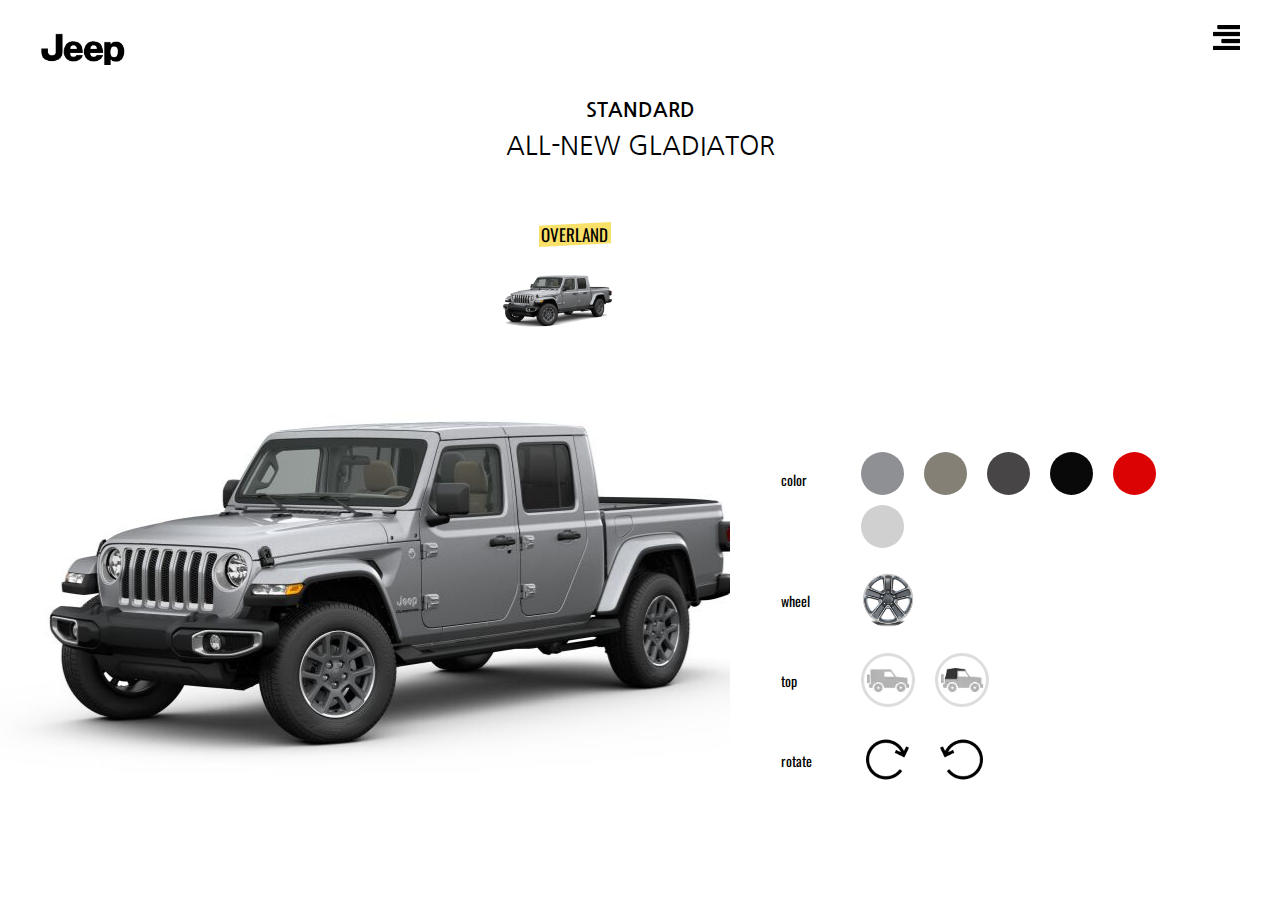
==== angladiator.html @ 358c68d6 "20190125" ====
<!DOCTYPE html>
<html lang="ko">
<head>
	<meta charset="UTF-8">
	<title>JEEP Standard All-New Gladiator</title>
	<link rel="stylesheet" href="css/common.css">
	<link rel="stylesheet" href="css/sub.css">
	<script src="js/jquery-3.3.1.min.js"></script>
	<script src="js/sub.js"></script>
</head>
<body>
	<div class="find-name">
		<div class="angladiator"></div>
	</div>
	<h1><a href="index.html">jeep</a></h1>	
	<a href="#" class="sidemenu">menu</a>
	<div id="side-nav">
		<div class="side-nav-inner-wrap">
			<div class="standard">
				<h2>STANDARD</h2>
				<ul>
					<li class="anwrangler"><a href="anwrangler.html">ALL-NEW WRANGLER</a></li>
					<li class="grandcherokee"><a href="grandcherokee.html">GRAND CHEROKEE</a></li>
					<li class="cherokee"><a href="cherokee.html">CHEROKEE</a></li>
					<li class="compass"><a href="compass.html">COMPASS</a></li>
					<li class="renegade"><a href="renegade.html">RENEGADE</a></li>
					<li class="angladiator"><a href="angladiator.html">ALL-NEW GLADIATOR</a></li>
				</ul>
			</div>
			<div class="limited">
				<h2>LIMITED</h2>
				<ul>
					<li><a href="grandcherokee.html">GRAND CHEROKEE</a></li>
					<li><a href="renegade.html">RENEGADE</a></li>
					<li><a href="cherokee.html">CHEROKEE</a></li>
					<li><a href="anwrangler.html">WRANGLER</a></li>
					<li><a href="compass.html">COMPASS</a></li>
				</ul>
			</div>
		</div>
	</div>
	<div class="bg-wrap">
		<div class="bg"></div>
	</div>
	<div class="wrap">
		<div id="container">
			<div class="car-title">
				<h2>STANDARD</h2>
				<p class="car-type">ALL-NEW GLADIATOR</p>
			</div>
			<div class="car-list">
				<ul>
					<li class="car car-1-1 select">overland</li>
				</ul>
			</div>
			<div class="car-shape">
			</div>
			<div class="car-select car-select-1">
				<ul>
					<li class="color">
						<h3>color</h3>
						<ul>
							<li></li>
							<li></li>
							<li></li>
							<li></li>
							<li></li>
							<li></li>
						</ul>
					</li>
					<li class="wheel">
						<h3>wheel</h3>
						<ul>
							<li></li>
						</ul>
					</li>
					<li class="top">
						<h3>top</h3>
						<ul>
							<li></li>
							<li></li>
						</ul>
					</li>
					<li class="rotate">
						<h3>rotate</h3>
						<ul>
							<li class="left"></li>
							<li class="right"></li>
						</ul>
					</li>
				</ul>
			</div>
		</div>
	</div>
</body>
</html>
---- css/common.css ----
@charset "utf-8";
@import url(reset.css);
@import url('https://fonts.googleapis.com/css?family=Nanum+Gothic');
@import url('https://fonts.googleapis.com/css?family=Oswald');
body{font-size: 14px;font-family: 'Nanum Gothic','나눔고딕', sans-serif;}
h1{position: absolute;top: 30px;left: 40px;z-index: 2;}
h1>a{display: block;text-indent: -999999px;background: url(../images/main/common/jeep-logo.png) 0 0 no-repeat;width: 87px;height: 35px;background-size: 100%;}
#nav{width: 100%;position: absolute;z-index: 1;}
#nav ul{float: right;margin-right: 90px;width: 330px;}
#nav ul:after{content: '';display: block;clear: both;}
#nav ul li{float: left;color: #fff;width: 25%;transition: .4s;font-size: 1.3em;text-shadow: 1px 1px 1px #292929;}
#nav ul li.active a{color: #fff;font-weight: bold;font-size: 1.2em;}
#nav ul li a{display: block;width: 100%;text-align: center;line-height: 73px;}

.sidemenu{display: block;text-indent: -99999px;background: url(../images/main/common/menu.png) 0 0 no-repeat;width: 27px;height: 27px;position: absolute;top: 25px; right: 40px;background-size: 100%;z-index: 4;}
.sidemenu.on{display: block;text-indent: -99999px;background: url(../images/main/common/menu-close.png) 0 0 no-repeat;width: 27px;height: 27px;position: absolute;top: 25px; right: 40px;background-size: 100%;z-index: 4;}
#side-nav{position: absolute;top: 0;right: 0;padding-top: 25px;z-index: 3;color: #fff;width: 22%;height: 100%;	background: #000;}
#side-nav .side-nav-inner-wrap{position: absolute;top: 80px;line-height: 45px;width: 100%;}
#side-nav h2{padding-left: 40px;cursor: pointer;position: relative;}
#side-nav h2:after{content: '';display: block;width: 20px;height: 10px;background: url(../images/main/common/menu-more.png) 0 bottom no-repeat;position: absolute;top: 37%;right: 11%;}
#side-nav h2.on:after{content: '';display: block;width: 20px;height: 10px;background: url(../images/main/common/menu-more.png) 0 top no-repeat;position: absolute;top: 37%;right: 11%;}
#side-nav ul li{padding-left: 20px;margin: 10px 40px; transition: .3s;}
#side-nav ul li:hover{background-color: #fff;color: #000;font-weight: bold;	}
---- css/sub.css ----
@charset "utf-8";
.sidemenu{background: url(../images/main/common/menu-black.png) 0 0 no-repeat;background-size: 100%;}
.car{cursor: pointer;}
/*.bg-wrap{height: 533px;width: 100%;overflow: hidden;position: relative;}
.bg-wrap>.bg{width: 100%;height: 533px;background: url(../images/sub/sub-bg.png) 0 top fixed no-repeat;}
*/
.wrap{margin-top: 100px;}
h1 a{background: url(../images/main/common/jeep-logo-black.png);background-size: cover;}
.car-title{text-align: center;}
.car-title h2{font-weight: bold;font-size: 20px;margin-bottom: 10px;}
.car-title h2+p{font-size: 26px;margin-bottom: 50px;}
.car-list{margin-bottom: 148px;}
.car-list ul{width: 100%;padding: 0 40%;}
.car-list ul:after{content: '';display: block;clear: both;}
.car-list ul li{float: left;text-align: center;font-family: 'Oswald', 'Nanum Gothic', sans-serif;font-variant: small-caps;font-size: 24px;position: relative;width: 30%;}
.car-list ul li.sahara:before{position: absolute;content: '';display: block;width: 190px;height: 79px; background: url(../images/sub/anwrangler/saharac01w01t01.png) center no-repeat;transition: .7s;background-size: 100%;top: 50px;right: -48px;}
.car-list ul li.sport:before{position: absolute;content: '';display: block;width: 190px;height: 79px; background: url(../images/sub/anwrangler/sportc01w01t01.png) center no-repeat;transition: .7s;background-size: 100%;top: 50px;right: -48px;}
.car-list ul li.laredo:before{position: absolute;content: '';display: block;width: 190px;height: 79px; background: url(../images/sub/grandcherokee/laredoc01w01t01r08.png) center no-repeat;transition: .7s;background-size: 100%;top: 50px;right: -48px;}
.car-list ul li.upland:before{position: absolute;content: '';display: block;width: 190px;height: 79px; background: url(../images/sub/grandcherokee/uplandc01w01t01r08.png) center no-repeat;transition: .7s;background-size: 100%;top: 50px;right: -48px;}
.car-list ul li.cherokee:before{position: absolute;content: '';display: block;width: 190px;height: 79px; background: url(../images/sub/cherokee/cherokeec01w01t01.png) center no-repeat;transition: .7s;background-size: 100%;top: 50px;right: -40px;}
.car-list ul li.altitude:before{position: absolute;content: '';display: block;width: 190px;height: 79px; background: url(../images/sub/compass/altitudec01w01t01.png) center no-repeat;transition: .7s;background-size: 100%;top: 50px;right: 18px;}
.car-list ul li.limited:before{position: absolute;content: '';display: block;width: 190px;height: 79px; background: url(../images/sub/compass/limitedc01w01t01.png) center no-repeat;transition: .7s;background-size: 100%;top: 50px;right: 18px;}
.car-list ul li.trailhawk:before{position: absolute;content: '';display: block;width: 190px;height: 79px; background: url(../images/sub/compass/trailhawkc01w01t01.png) center no-repeat;transition: .7s;background-size: 100%;top: 50px;right: 18px;}
.car-list ul li.latitude:before{position: absolute;content: '';display: block;width: 190px;height: 79px; background: url(../images/sub/renegade/latitudec01w01t01.png) center no-repeat;transition: .7s;background-size: 100%;top: 50px;right: -42px;}
.car-list ul li.overland:before{position: absolute;content: '';display: block;width: 190px;height: 79px; background: url(../images/sub/angladiator/overlandc01w01t01r08.png) center no-repeat;transition: .7s;background-size: 100%;top: 50px;right: -35px;}
.car-list ul li:last-child{float: right;}
.car-list ul li:hover:before{background-size: 120%;}
.car-list .select{background: url(../images/main/common/text-bg.png) center 8px no-repeat;}
li.car-1-1 {margin-right: 35px;}
li.car.cherokee,li.car.latitude,li.car.overland{margin-right: 155px;}
.car-shape{width: 57%;float: left;height: 400px;transition: .7s;position: relative;background-position: center;}
.car-shape:after{content: '';display: block;width: 90%;height: 100%;/*border-right: 1px solid #ccc;*/}
.car-shape button{width: 178px;height: 75px;border: none;position: absolute;bottom: 10px;left: 13%;background: url(../images/sub/turn-left.png) 0 0 no-repeat;background-size: 50%;}
.car-shape button.right{left: auto;right: 6%;bottom: 30px;background: url(../images/sub/turn-right.png) 0 0 no-repeat;background-size: 50%;}
.car-select{float: right;width: 39%;padding-top: 55px;}
.car-select h3{float: left;width: 80px;line-height: 55px;font-family: 'Oswald', 'Nanum Gothic', sans-serif;cursor: pointer;}
.car-select ul>li>ul{float: left;width: 370px;}
.car-select ul>li>ul>li:nth-child(5)~li{margin-top: 10px;}
.car-select>ul>li{margin-bottom: 25px;}
.car-select>ul>li:after{content: '';display: block;clear: both;}
.car-select >ul>li ul li{float: left;width: 54px; height: 54px;border-radius: 56%;margin-right: 20px;cursor: pointer;}
.car-select >ul>li.color ul li{width: 43px; height: 43px;}
.car-select >ul>li.top ul li{border: 3px solid #ddd;}
.car-select.sahara >ul>li.color ul li:nth-child(1){background: #3d3d3d;}
.car-select.sahara >ul>li.color ul li:nth-child(2){background: #606060;}
.car-select.sahara >ul>li.color ul li:nth-child(3){background: #151515;}
.car-select.sahara >ul>li.color ul li:nth-child(4){background: #e2bc01;}
.car-select.sahara >ul>li.color ul li:nth-child(5){background: #d3d5d2;}
.car-select.sahara >ul>li.color ul li:nth-child(6){background: #44750a;}
.car-select.sahara >ul>li.color ul li:nth-child(7){background: #c70506;}
.car-select.sahara >ul>li.color ul li:nth-child(8){background: #df592f;}
.car-select.sahara >ul>li.color ul li:nth-child(9){background: #05346f;}
.car-select.sahara >ul>li.color ul li:nth-child(10){background: #717276;}
.car-select.sahara >ul>li.wheel ul li:nth-child(1){background: url(../images/sub/w01.png) 0 0 no-repeat;background-size: cover;}
.car-select.sahara >ul>li.wheel ul li:nth-child(2){background: url(../images/sub/w02.png) 0 0 no-repeat;background-size: cover;}
.car-select.sahara >ul>li.top ul li:nth-child(1){background: url(../images/sub/t01.png) 0 0 no-repeat;background-size: cover;}
.car-select.sahara >ul>li.top ul li:nth-child(2){background: url(../images/sub/t02.png) 0 0 no-repeat;background-size: cover;}
.car-select.sahara >ul>li.top ul li:nth-child(3){background: url(../images/sub/t03.png) 0 0 no-repeat;background-size: cover;}
.car-select.sport >ul>li.color ul li:nth-child(1){background: #b70201;}
.car-select.sport >ul>li.color ul li:nth-child(2){background: #636363;}
.car-select.sport >ul>li.color ul li:nth-child(3){background: #151515;}
.car-select.sport >ul>li.color ul li:nth-child(4){background: #e2bc00;}
.car-select.sport >ul>li.color ul li:nth-child(5){background: #d0d2cf;}
.car-select.sport >ul>li.color ul li:nth-child(6){background: #538b0e;}
.car-select.sport >ul>li.color ul li:nth-child(7){background: #3c3c3c;}
.car-select.sport >ul>li.color ul li:nth-child(8){background: #cb5a2c;}
.car-select.sport >ul>li.color ul li:nth-child(9){background: #012c5e;}
.car-select.sport >ul>li.color ul li:nth-child(10){background: #656669;}
.car-select.sport >ul>li.wheel ul li:nth-child(1){background: url(../images/sub/w03.png) 0 0 no-repeat;background-size: cover;}
.car-select.sport >ul>li.top ul li:nth-child(1){background: url(../images/sub/t01.png) 0 0 no-repeat;background-size: cover;}
.car-select.sport >ul>li.top ul li:nth-child(2){background: url(../images/sub/t03.png) 0 0 no-repeat;background-size: cover;}
.car-select.laredo >ul>li.color ul li:nth-child(1){background: #020202;}
.car-select.laredo >ul>li.color ul li:nth-child(2){background: #eeeeee;}
.car-select.laredo >ul>li.color ul li:nth-child(3){background: #515151;}
.car-select.laredo >ul>li.color ul li:nth-child(4){background: #722127;}
.car-select.laredo >ul>li.color ul li:nth-child(5){background: #3a332b;}
.car-select.laredo >ul>li.wheel ul li:nth-child(1){background: url(../images/sub/w02.png) 0 0 no-repeat;background-size: cover;}
.car-select.laredo >ul>li.top ul li:nth-child(1){background: url(../images/sub/t02.png) 0 0 no-repeat;background-size: cover;}
.car-select.upland >ul>li.color ul li:nth-child(1){background: #656565;}
.car-select.upland >ul>li.color ul li:nth-child(2){background: #e3e5e2;}
.car-select.upland >ul>li.color ul li:nth-child(3){background: #202020;}
.car-select.upland >ul>li.wheel ul li:nth-child(1){background: url(../images/sub/w03.png) 0 0 no-repeat;background-size: cover;}
.car-select.upland >ul>li.top ul li:nth-child(1){background: url(../images/sub/t02.png) 0 0 no-repeat;background-size: cover;}
.car-select.cherokee >ul>li.color ul li:nth-child(1){background: #ce3337;}
.car-select.cherokee >ul>li.color ul li:nth-child(2){background: #575839;}
.car-select.cherokee >ul>li.color ul li:nth-child(3){background: #4b4b4b;}
.car-select.cherokee >ul>li.color ul li:nth-child(4){background: #7b7c7e;}
.car-select.cherokee >ul>li.color ul li:nth-child(5){background: #323232;}
.car-select.cherokee >ul>li.color ul li:nth-child(6){background: #ebedea;}
.car-select.cherokee >ul>li.color ul li:nth-child(7){background: #643a3c;}
.car-select.cherokee >ul>li.color ul li:nth-child(8){background: #7a7265;}
.car-select.cherokee >ul>li.color ul li:nth-child(9){background: #f5f5f5;}
.car-select.cherokee >ul>li.color ul li:nth-child(10){background: #3698dc;}
.car-select.cherokee >ul>li.wheel ul li:nth-child(1){background: url(../images/sub/w01.png) 0 0 no-repeat;background-size: cover;}
.car-select.cherokee >ul>li.wheel ul li:nth-child(2){background: url(../images/sub/w03.png) 0 0 no-repeat;background-size: cover;}
.car-select.cherokee >ul>li.top ul li:nth-child(1){background: url(../images/sub/t02.png) 0 0 no-repeat;background-size: cover;}
.car-select.altitude >ul>li.color ul li:nth-child(1){background: #010101;}
.car-select.altitude >ul>li.color ul li:nth-child(2){background: #d8d7d3;}
.car-select.altitude >ul>li.color ul li:nth-child(3){background: #850000;}
.car-select.altitude >ul>li.color ul li:nth-child(4){background: #003b8c;}
.car-select.altitude >ul>li.color ul li:nth-child(5){background: #7c7d7f;}
.car-select.altitude >ul>li.color ul li:nth-child(6){background: #575757;}
.car-select.altitude >ul>li.wheel ul li:nth-child(1){background: url(../images/sub/w03.png) 0 0 no-repeat;background-size: cover;}
.car-select.altitude >ul>li.top ul li:nth-child(1){background: url(../images/sub/t02.png) 0 0 no-repeat;background-size: cover;}
.car-select.limited >ul>li.color ul li:nth-child(1){background: #deddd9;}
.car-select.limited >ul>li.color ul li:nth-child(2){background: #910201;}
.car-select.limited >ul>li.color ul li:nth-child(3){background: #3b3c2e;}
.car-select.limited >ul>li.color ul li:nth-child(4){background: #121c5a;}
.car-select.limited >ul>li.color ul li:nth-child(5){background: #31393b;}
.car-select.limited >ul>li.color ul li:nth-child(6){background: #0c398a;}
.car-select.limited >ul>li.color ul li:nth-child(7){background: #78797b;}
.car-select.limited >ul>li.color ul li:nth-child(8){background: #3c3c3c;}
.car-select.limited >ul>li.color ul li:nth-child(9){background: #eae9e4;}
.car-select.limited >ul>li.color ul li:nth-child(10){background: #040404;}
.car-select.limited >ul>li.wheel ul li:nth-child(1){background: url(../images/sub/w01.png) 0 0 no-repeat;background-size: cover;}
.car-select.limited >ul>li.wheel ul li:nth-child(2){background: url(../images/sub/w02.png) 0 0 no-repeat;background-size: cover;}
.car-select.limited >ul>li.top ul li:nth-child(1){background: url(../images/sub/t01.png) 0 0 no-repeat;background-size: cover;}
.car-select.trailhawk >ul>li.color ul li:nth-child(1){background: #13195d;}
.car-select.trailhawk >ul>li.color ul li:nth-child(2){background: #d3d2cd;}
.car-select.trailhawk >ul>li.color ul li:nth-child(3){background: #850000;}
.car-select.trailhawk >ul>li.color ul li:nth-child(4){background: #dd5e11;}
.car-select.trailhawk >ul>li.color ul li:nth-child(5){background: #404133;}
.car-select.trailhawk >ul>li.color ul li:nth-child(6){background: #30383a;}
.car-select.trailhawk >ul>li.color ul li:nth-child(7){background: #04338e;}
.car-select.trailhawk >ul>li.color ul li:nth-child(8){background: #7c7d7f;}
.car-select.trailhawk >ul>li.color ul li:nth-child(9){background: #525252;}
.car-select.trailhawk >ul>li.color ul li:nth-child(10){background: #010101;}
.car-select.trailhawk >ul>li.wheel ul li:nth-child(1){background: url(../images/sub/w01.png) 0 0 no-repeat;background-size: cover;}
.car-select.trailhawk >ul>li.wheel ul li:nth-child(2){background: url(../images/sub/w02.png) 0 0 no-repeat;background-size: cover;}
.car-select.trailhawk >ul>li.top ul li:nth-child(1){background: url(../images/sub/t01.png) 0 0 no-repeat;background-size: cover;}
.car-select.latitude >ul>li.color ul li:nth-child(1){background: #e3bb24;}
.car-select.latitude >ul>li.color ul li:nth-child(2){background: #535353;}
.car-select.latitude >ul>li.color ul li:nth-child(3){background: #2e3839;}
.car-select.latitude >ul>li.color ul li:nth-child(4){background: #9c0b0e;}
.car-select.latitude >ul>li.color ul li:nth-child(5){background: #263968;}
.car-select.latitude >ul>li.color ul li:nth-child(6){background: #91bb3b;}
.car-select.latitude >ul>li.color ul li:nth-child(7){background: #090909;}
.car-select.latitude >ul>li.color ul li:nth-child(8){background: #d4d1cc;}
.car-select.latitude >ul>li.wheel ul li:nth-child(1){background: url(../images/sub/w04.png) 0 0 no-repeat;background-size: cover;}
.car-select.latitude >ul>li.wheel ul li:nth-child(2){background: url(../images/sub/w05.png) 0 0 no-repeat;background-size: cover;}
.car-select.latitude >ul>li.top ul li:nth-child(1){background: url(../images/sub/t02.png) 0 0 no-repeat;background-size: cover;}
.car-select.overland >ul>li.color ul li:nth-child(1){background: #8f9094;}
.car-select.overland >ul>li.color ul li:nth-child(2){background: #848075;}
.car-select.overland >ul>li.color ul li:nth-child(3){background: #474546;}
.car-select.overland >ul>li.color ul li:nth-child(4){background: #090909;}
.car-select.overland >ul>li.color ul li:nth-child(5){background: #db0304;}
.car-select.overland >ul>li.color ul li:nth-child(6){background: #d0d0d0;}
.car-select.overland >ul>li.wheel ul li:nth-child(1){background: url(../images/sub/w01.png) 0 0 no-repeat;background-size: cover;}
.car-select.overland >ul>li.top ul li:nth-child(1){background: url(../images/sub/t02.png) 0 0 no-repeat;background-size: cover;}
.car-select.overland >ul>li.top ul li:nth-child(2){background: url(../images/sub/t03.png) 0 0 no-repeat;background-size: cover;}







.car-select >ul>li.rotate ul li:nth-child(1){background: url(../images/sub/rotate-left.png) center no-repeat;background-size: 80%;}
.car-select >ul>li.rotate ul li:nth-child(2){background: url(../images/sub/rotate-right.png) center no-repeat;background-size: 80%;}
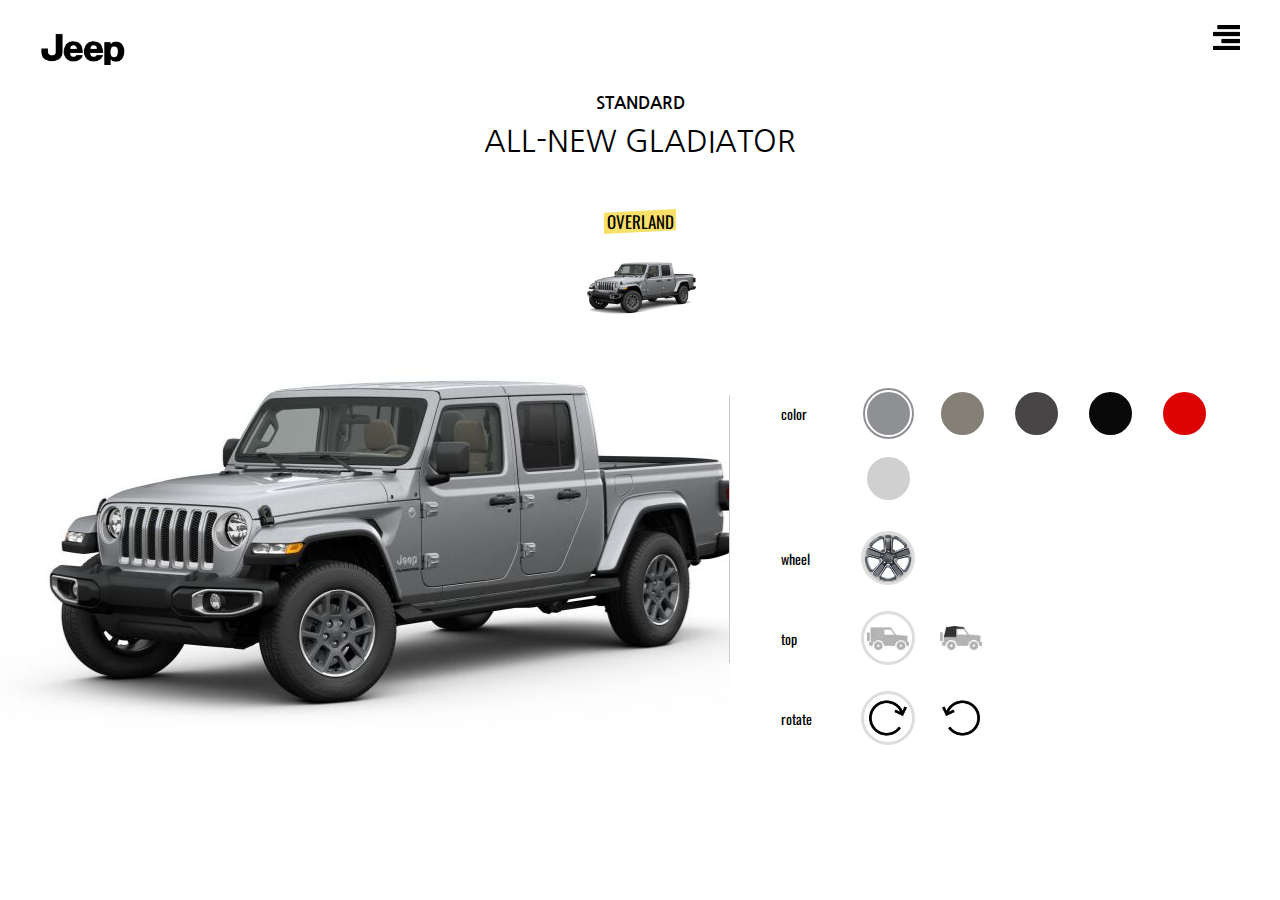
==== commit c8fb1896: "20190128" ====
--- a/angladiator.html
+++ b/angladiator.html
@@ -2,6 +2,7 @@
 <html lang="ko">
 <head>
 	<meta charset="UTF-8">
+	<meta name="viewport" content="width=device-width, user-scalable=no, initial-scale=1.0, maximum-scale=1.0, minimum-scale=1.0">
 	<title>JEEP Standard All-New Gladiator</title>
 	<link rel="stylesheet" href="css/common.css">
 	<link rel="stylesheet" href="css/sub.css">
--- a/css/common.css
+++ b/css/common.css
@@ -6,18 +6,23 @@
 h1{position: absolute;top: 30px;left: 40px;z-index: 2;}
 h1>a{display: block;text-indent: -999999px;background: url(../images/main/common/jeep-logo.png) 0 0 no-repeat;width: 87px;height: 35px;background-size: 100%;}
 #nav{width: 100%;position: absolute;z-index: 1;}
-#nav ul{float: right;margin-right: 90px;width: 330px;}
+#nav ul{float: right;margin-right: 90px;width: 400px;}
 #nav ul:after{content: '';display: block;clear: both;}
-#nav ul li{float: left;color: #fff;width: 25%;transition: .4s;font-size: 1.3em;text-shadow: 1px 1px 1px #292929;}
-#nav ul li.active a{color: #fff;font-weight: bold;font-size: 1.2em;}
+#nav ul li{float: left;color: #fff;width: 20%;transition: .4s;font-size: 1.3em;text-shadow: 1px 1px 1px #292929;background: url(../images/main/common/text-bg.png) 	-100px center no-repeat;}
+#nav ul li.active{font-weight: bold;color: #fff;background: url(../images/main/common/text-bg.png) center no-repeat;}
 #nav ul li a{display: block;width: 100%;text-align: center;line-height: 73px;}
 
 .sidemenu{display: block;text-indent: -99999px;background: url(../images/main/common/menu.png) 0 0 no-repeat;width: 27px;height: 27px;position: absolute;top: 25px; right: 40px;background-size: 100%;z-index: 4;}
 .sidemenu.on{display: block;text-indent: -99999px;background: url(../images/main/common/menu-close.png) 0 0 no-repeat;width: 27px;height: 27px;position: absolute;top: 25px; right: 40px;background-size: 100%;z-index: 4;}
-#side-nav{position: absolute;top: 0;right: 0;padding-top: 25px;z-index: 3;color: #fff;width: 22%;height: 100%;	background: #000;}
+#side-nav{display: none;position: absolute;top: 0;right: 0;padding-top: 25px;z-index: 3;color: #fff;width: 430px;height: 100%;	background: #000;}
 #side-nav .side-nav-inner-wrap{position: absolute;top: 80px;line-height: 45px;width: 100%;}
 #side-nav h2{padding-left: 40px;cursor: pointer;position: relative;}
 #side-nav h2:after{content: '';display: block;width: 20px;height: 10px;background: url(../images/main/common/menu-more.png) 0 bottom no-repeat;position: absolute;top: 37%;right: 11%;}
 #side-nav h2.on:after{content: '';display: block;width: 20px;height: 10px;background: url(../images/main/common/menu-more.png) 0 top no-repeat;position: absolute;top: 37%;right: 11%;}
 #side-nav ul li{padding-left: 20px;margin: 10px 40px; transition: .3s;}
-#side-nav ul li:hover{background-color: #fff;color: #000;font-weight: bold;	}+#side-nav ul li:hover{background-color: #fff;color: #000;font-weight: bold;	}
+
+
+@media (max-width: 600px) {
+	#side-nav{width: 100%;}
+}--- a/css/sub.css
+++ b/css/sub.css
@@ -4,13 +4,13 @@
 /*.bg-wrap{height: 533px;width: 100%;overflow: hidden;position: relative;}
 .bg-wrap>.bg{width: 100%;height: 533px;background: url(../images/sub/sub-bg.png) 0 top fixed no-repeat;}
 */
-.wrap{margin-top: 100px;}
+.wrap{margin-top: 95px;}
 h1 a{background: url(../images/main/common/jeep-logo-black.png);background-size: cover;}
 .car-title{text-align: center;}
-.car-title h2{font-weight: bold;font-size: 20px;margin-bottom: 10px;}
-.car-title h2+p{font-size: 26px;margin-bottom: 50px;}
-.car-list{margin-bottom: 148px;}
-.car-list ul{width: 100%;padding: 0 40%;}
+.car-title h2{font-weight: bold;font-size: 17px;margin-bottom: 10px;}
+.car-title h2+p{font-size: 30px;margin-bottom: 40px;}
+.car-list{margin-bottom: 120px;}
+.car-list ul{width: 380px;margin: 0 auto;}
 .car-list ul:after{content: '';display: block;clear: both;}
 .car-list ul li{float: left;text-align: center;font-family: 'Oswald', 'Nanum Gothic', sans-serif;font-variant: small-caps;font-size: 24px;position: relative;width: 30%;}
 .car-list ul li.sahara:before{position: absolute;content: '';display: block;width: 190px;height: 79px; background: url(../images/sub/anwrangler/saharac01w01t01.png) center no-repeat;transition: .7s;background-size: 100%;top: 50px;right: -48px;}
@@ -18,29 +18,31 @@
 .car-list ul li.laredo:before{position: absolute;content: '';display: block;width: 190px;height: 79px; background: url(../images/sub/grandcherokee/laredoc01w01t01r08.png) center no-repeat;transition: .7s;background-size: 100%;top: 50px;right: -48px;}
 .car-list ul li.upland:before{position: absolute;content: '';display: block;width: 190px;height: 79px; background: url(../images/sub/grandcherokee/uplandc01w01t01r08.png) center no-repeat;transition: .7s;background-size: 100%;top: 50px;right: -48px;}
 .car-list ul li.cherokee:before{position: absolute;content: '';display: block;width: 190px;height: 79px; background: url(../images/sub/cherokee/cherokeec01w01t01.png) center no-repeat;transition: .7s;background-size: 100%;top: 50px;right: -40px;}
-.car-list ul li.altitude:before{position: absolute;content: '';display: block;width: 190px;height: 79px; background: url(../images/sub/compass/altitudec01w01t01.png) center no-repeat;transition: .7s;background-size: 100%;top: 50px;right: 18px;}
-.car-list ul li.limited:before{position: absolute;content: '';display: block;width: 190px;height: 79px; background: url(../images/sub/compass/limitedc01w01t01.png) center no-repeat;transition: .7s;background-size: 100%;top: 50px;right: 18px;}
-.car-list ul li.trailhawk:before{position: absolute;content: '';display: block;width: 190px;height: 79px; background: url(../images/sub/compass/trailhawkc01w01t01.png) center no-repeat;transition: .7s;background-size: 100%;top: 50px;right: 18px;}
+.car-list ul li.altitude:before{position: absolute;content: '';display: block;width: 190px;height: 79px; background: url(../images/sub/compass/altitudec01w01t01.png) center no-repeat;transition: .7s;background-size: 100%;top: 50px;right: -35px;}
+.car-list ul li.limited:before{position: absolute;content: '';display: block;width: 190px;height: 79px; background: url(../images/sub/compass/limitedc01w01t01.png) center no-repeat;transition: .7s;background-size: 100%;top: 50px;right: -35px;}
+.car-list ul li.trailhawk:before{position: absolute;content: '';display: block;width: 190px;height: 79px; background: url(../images/sub/compass/trailhawkc01w01t01.png) center no-repeat;transition: .7s;background-size: 100%;top: 50px;right:-35px;}
 .car-list ul li.latitude:before{position: absolute;content: '';display: block;width: 190px;height: 79px; background: url(../images/sub/renegade/latitudec01w01t01.png) center no-repeat;transition: .7s;background-size: 100%;top: 50px;right: -42px;}
 .car-list ul li.overland:before{position: absolute;content: '';display: block;width: 190px;height: 79px; background: url(../images/sub/angladiator/overlandc01w01t01r08.png) center no-repeat;transition: .7s;background-size: 100%;top: 50px;right: -35px;}
 .car-list ul li:last-child{float: right;}
 .car-list ul li:hover:before{background-size: 120%;}
 .car-list .select{background: url(../images/main/common/text-bg.png) center 8px no-repeat;}
-li.car-1-1 {margin-right: 35px;}
-li.car.cherokee,li.car.latitude,li.car.overland{margin-right: 155px;}
+li.car-1-1 {margin-right: 20px;}
+li.car.cherokee,li.car.latitude,li.car.overland{float: none !important; margin: 0 auto;}
 .car-shape{width: 57%;float: left;height: 400px;transition: .7s;position: relative;background-position: center;}
-.car-shape:after{content: '';display: block;width: 90%;height: 100%;/*border-right: 1px solid #ccc;*/}
+.car-shape:after{content: '';display: block;width: 100%;height: 67%;border-right: 1px solid #ccc; position: absolute;bottom: 93px;left: auto;right: 0;}
 .car-shape button{width: 178px;height: 75px;border: none;position: absolute;bottom: 10px;left: 13%;background: url(../images/sub/turn-left.png) 0 0 no-repeat;background-size: 50%;}
 .car-shape button.right{left: auto;right: 6%;bottom: 30px;background: url(../images/sub/turn-right.png) 0 0 no-repeat;background-size: 50%;}
-.car-select{float: right;width: 39%;padding-top: 55px;}
+.car-select{float: right;width: 39%;padding-top: 30px;}
 .car-select h3{float: left;width: 80px;line-height: 55px;font-family: 'Oswald', 'Nanum Gothic', sans-serif;cursor: pointer;}
 .car-select ul>li>ul{float: left;width: 370px;}
 .car-select ul>li>ul>li:nth-child(5)~li{margin-top: 10px;}
 .car-select>ul>li{margin-bottom: 25px;}
 .car-select>ul>li:after{content: '';display: block;clear: both;}
-.car-select >ul>li ul li{float: left;width: 54px; height: 54px;border-radius: 56%;margin-right: 20px;cursor: pointer;}
-.car-select >ul>li.color ul li{width: 43px; height: 43px;}
-.car-select >ul>li.top ul li{border: 3px solid #ddd;}
+.car-select >ul>li ul li{float: left;width: 54px; height: 54px;border-radius: 56%;margin-right: 19px;cursor: pointer;border: 3px solid #fff;}
+.car-select >ul>li ul li:first-child{margin-left: 0 !important;}
+.car-select >ul>li.color ul li{width: 43px; height: 43px; border: 6px solid #fff;transition: .4s;box-sizing: unset;}
+.car-select >ul>li.color ul li.select{border: 6px double #fff;}
+.car-select >ul>li ul li.select{border: 3px solid #ddd;}
 .car-select.sahara >ul>li.color ul li:nth-child(1){background: #3d3d3d;}
 .car-select.sahara >ul>li.color ul li:nth-child(2){background: #606060;}
 .car-select.sahara >ul>li.color ul li:nth-child(3){background: #151515;}
@@ -51,8 +53,8 @@
 .car-select.sahara >ul>li.color ul li:nth-child(8){background: #df592f;}
 .car-select.sahara >ul>li.color ul li:nth-child(9){background: #05346f;}
 .car-select.sahara >ul>li.color ul li:nth-child(10){background: #717276;}
-.car-select.sahara >ul>li.wheel ul li:nth-child(1){background: url(../images/sub/w01.png) 0 0 no-repeat;background-size: cover;}
-.car-select.sahara >ul>li.wheel ul li:nth-child(2){background: url(../images/sub/w02.png) 0 0 no-repeat;background-size: cover;}
+.car-select.sahara >ul>li.wheel ul li:nth-child(1){background: url(../images/sub/w01.png) center -1px no-repeat;background-size: 108%;}
+.car-select.sahara >ul>li.wheel ul li:nth-child(2){background: url(../images/sub/w02.png) center -1px no-repeat;background-size: 108%;}
 .car-select.sahara >ul>li.top ul li:nth-child(1){background: url(../images/sub/t01.png) 0 0 no-repeat;background-size: cover;}
 .car-select.sahara >ul>li.top ul li:nth-child(2){background: url(../images/sub/t02.png) 0 0 no-repeat;background-size: cover;}
 .car-select.sahara >ul>li.top ul li:nth-child(3){background: url(../images/sub/t03.png) 0 0 no-repeat;background-size: cover;}
@@ -66,7 +68,7 @@
 .car-select.sport >ul>li.color ul li:nth-child(8){background: #cb5a2c;}
 .car-select.sport >ul>li.color ul li:nth-child(9){background: #012c5e;}
 .car-select.sport >ul>li.color ul li:nth-child(10){background: #656669;}
-.car-select.sport >ul>li.wheel ul li:nth-child(1){background: url(../images/sub/w03.png) 0 0 no-repeat;background-size: cover;}
+.car-select.sport >ul>li.wheel ul li:nth-child(1){background: url(../images/sub/w03.png) center -1px no-repeat;background-size: 108%;}
 .car-select.sport >ul>li.top ul li:nth-child(1){background: url(../images/sub/t01.png) 0 0 no-repeat;background-size: cover;}
 .car-select.sport >ul>li.top ul li:nth-child(2){background: url(../images/sub/t03.png) 0 0 no-repeat;background-size: cover;}
 .car-select.laredo >ul>li.color ul li:nth-child(1){background: #020202;}
@@ -74,12 +76,12 @@
 .car-select.laredo >ul>li.color ul li:nth-child(3){background: #515151;}
 .car-select.laredo >ul>li.color ul li:nth-child(4){background: #722127;}
 .car-select.laredo >ul>li.color ul li:nth-child(5){background: #3a332b;}
-.car-select.laredo >ul>li.wheel ul li:nth-child(1){background: url(../images/sub/w02.png) 0 0 no-repeat;background-size: cover;}
+.car-select.laredo >ul>li.wheel ul li:nth-child(1){background: url(../images/sub/w02.png) center -1px no-repeat;background-size: 108%;}
 .car-select.laredo >ul>li.top ul li:nth-child(1){background: url(../images/sub/t02.png) 0 0 no-repeat;background-size: cover;}
 .car-select.upland >ul>li.color ul li:nth-child(1){background: #656565;}
 .car-select.upland >ul>li.color ul li:nth-child(2){background: #e3e5e2;}
 .car-select.upland >ul>li.color ul li:nth-child(3){background: #202020;}
-.car-select.upland >ul>li.wheel ul li:nth-child(1){background: url(../images/sub/w03.png) 0 0 no-repeat;background-size: cover;}
+.car-select.upland >ul>li.wheel ul li:nth-child(1){background: url(../images/sub/w03.png) center -1px no-repeat;background-size: 108%;}
 .car-select.upland >ul>li.top ul li:nth-child(1){background: url(../images/sub/t02.png) 0 0 no-repeat;background-size: cover;}
 .car-select.cherokee >ul>li.color ul li:nth-child(1){background: #ce3337;}
 .car-select.cherokee >ul>li.color ul li:nth-child(2){background: #575839;}
@@ -91,8 +93,8 @@
 .car-select.cherokee >ul>li.color ul li:nth-child(8){background: #7a7265;}
 .car-select.cherokee >ul>li.color ul li:nth-child(9){background: #f5f5f5;}
 .car-select.cherokee >ul>li.color ul li:nth-child(10){background: #3698dc;}
-.car-select.cherokee >ul>li.wheel ul li:nth-child(1){background: url(../images/sub/w01.png) 0 0 no-repeat;background-size: cover;}
-.car-select.cherokee >ul>li.wheel ul li:nth-child(2){background: url(../images/sub/w03.png) 0 0 no-repeat;background-size: cover;}
+.car-select.cherokee >ul>li.wheel ul li:nth-child(1){background: url(../images/sub/w01.png) center -1px no-repeat;background-size: 108%;}
+.car-select.cherokee >ul>li.wheel ul li:nth-child(2){background: url(../images/sub/w03.png) center -1px no-repeat;background-size: 108%;}
 .car-select.cherokee >ul>li.top ul li:nth-child(1){background: url(../images/sub/t02.png) 0 0 no-repeat;background-size: cover;}
 .car-select.altitude >ul>li.color ul li:nth-child(1){background: #010101;}
 .car-select.altitude >ul>li.color ul li:nth-child(2){background: #d8d7d3;}
@@ -100,7 +102,7 @@
 .car-select.altitude >ul>li.color ul li:nth-child(4){background: #003b8c;}
 .car-select.altitude >ul>li.color ul li:nth-child(5){background: #7c7d7f;}
 .car-select.altitude >ul>li.color ul li:nth-child(6){background: #575757;}
-.car-select.altitude >ul>li.wheel ul li:nth-child(1){background: url(../images/sub/w03.png) 0 0 no-repeat;background-size: cover;}
+.car-select.altitude >ul>li.wheel ul li:nth-child(1){background: url(../images/sub/w03.png) center -1px no-repeat;background-size: 108%;}
 .car-select.altitude >ul>li.top ul li:nth-child(1){background: url(../images/sub/t02.png) 0 0 no-repeat;background-size: cover;}
 .car-select.limited >ul>li.color ul li:nth-child(1){background: #deddd9;}
 .car-select.limited >ul>li.color ul li:nth-child(2){background: #910201;}
@@ -112,8 +114,8 @@
 .car-select.limited >ul>li.color ul li:nth-child(8){background: #3c3c3c;}
 .car-select.limited >ul>li.color ul li:nth-child(9){background: #eae9e4;}
 .car-select.limited >ul>li.color ul li:nth-child(10){background: #040404;}
-.car-select.limited >ul>li.wheel ul li:nth-child(1){background: url(../images/sub/w01.png) 0 0 no-repeat;background-size: cover;}
-.car-select.limited >ul>li.wheel ul li:nth-child(2){background: url(../images/sub/w02.png) 0 0 no-repeat;background-size: cover;}
+.car-select.limited >ul>li.wheel ul li:nth-child(1){background: url(../images/sub/w01.png) center -1px no-repeat;background-size: 108%;}
+.car-select.limited >ul>li.wheel ul li:nth-child(2){background: url(../images/sub/w02.png) center -1px no-repeat;background-size: 108%;}
 .car-select.limited >ul>li.top ul li:nth-child(1){background: url(../images/sub/t01.png) 0 0 no-repeat;background-size: cover;}
 .car-select.trailhawk >ul>li.color ul li:nth-child(1){background: #13195d;}
 .car-select.trailhawk >ul>li.color ul li:nth-child(2){background: #d3d2cd;}
@@ -125,8 +127,8 @@
 .car-select.trailhawk >ul>li.color ul li:nth-child(8){background: #7c7d7f;}
 .car-select.trailhawk >ul>li.color ul li:nth-child(9){background: #525252;}
 .car-select.trailhawk >ul>li.color ul li:nth-child(10){background: #010101;}
-.car-select.trailhawk >ul>li.wheel ul li:nth-child(1){background: url(../images/sub/w01.png) 0 0 no-repeat;background-size: cover;}
-.car-select.trailhawk >ul>li.wheel ul li:nth-child(2){background: url(../images/sub/w02.png) 0 0 no-repeat;background-size: cover;}
+.car-select.trailhawk >ul>li.wheel ul li:nth-child(1){background: url(../images/sub/w01.png) center -1px no-repeat;background-size: 108%;}
+.car-select.trailhawk >ul>li.wheel ul li:nth-child(2){background: url(../images/sub/w02.png) center -1px no-repeat;background-size: 108%;}
 .car-select.trailhawk >ul>li.top ul li:nth-child(1){background: url(../images/sub/t01.png) 0 0 no-repeat;background-size: cover;}
 .car-select.latitude >ul>li.color ul li:nth-child(1){background: #e3bb24;}
 .car-select.latitude >ul>li.color ul li:nth-child(2){background: #535353;}
@@ -136,8 +138,8 @@
 .car-select.latitude >ul>li.color ul li:nth-child(6){background: #91bb3b;}
 .car-select.latitude >ul>li.color ul li:nth-child(7){background: #090909;}
 .car-select.latitude >ul>li.color ul li:nth-child(8){background: #d4d1cc;}
-.car-select.latitude >ul>li.wheel ul li:nth-child(1){background: url(../images/sub/w04.png) 0 0 no-repeat;background-size: cover;}
-.car-select.latitude >ul>li.wheel ul li:nth-child(2){background: url(../images/sub/w05.png) 0 0 no-repeat;background-size: cover;}
+.car-select.latitude >ul>li.wheel ul li:nth-child(1){background: url(../images/sub/w04.png) center -1px no-repeat;background-size: 108%;}
+.car-select.latitude >ul>li.wheel ul li:nth-child(2){background: url(../images/sub/w05.png) center -1px no-repeat;background-size: 108%;}
 .car-select.latitude >ul>li.top ul li:nth-child(1){background: url(../images/sub/t02.png) 0 0 no-repeat;background-size: cover;}
 .car-select.overland >ul>li.color ul li:nth-child(1){background: #8f9094;}
 .car-select.overland >ul>li.color ul li:nth-child(2){background: #848075;}
@@ -145,7 +147,7 @@
 .car-select.overland >ul>li.color ul li:nth-child(4){background: #090909;}
 .car-select.overland >ul>li.color ul li:nth-child(5){background: #db0304;}
 .car-select.overland >ul>li.color ul li:nth-child(6){background: #d0d0d0;}
-.car-select.overland >ul>li.wheel ul li:nth-child(1){background: url(../images/sub/w01.png) 0 0 no-repeat;background-size: cover;}
+.car-select.overland >ul>li.wheel ul li:nth-child(1){background: url(../images/sub/w01.png) center -1px no-repeat;background-size: 108%;}
 .car-select.overland >ul>li.top ul li:nth-child(1){background: url(../images/sub/t02.png) 0 0 no-repeat;background-size: cover;}
 .car-select.overland >ul>li.top ul li:nth-child(2){background: url(../images/sub/t03.png) 0 0 no-repeat;background-size: cover;}
 
@@ -159,3 +161,17 @@
 .car-select >ul>li.rotate ul li:nth-child(2){background: url(../images/sub/rotate-right.png) center no-repeat;background-size: 80%;}
 
 
+@media (max-width: 1200px) {
+	.car-shape{float: none; margin: 0 auto;}
+	.car-shape:after{display: none;}
+	.car-select{float: none;margin: 0 auto; width: 64%;}
+	.car-select ul ul{width: 100% !important;}
+	.car-select ul>li>ul>li:nth-child(5)~li{margin-top: 0;}
+	.car-shape{width: 100%;float: left;height: 400px;transition: .7s;position: relative;background-position: center;background-repeat: no-repeat;background-size: contain;}
+}
+@media (max-width: 850px) {
+	.car-shape{background-size: 850px;}
+}
+@media (max-width:550px ) {
+	.car-shape{background-size: 550px;height: 250px;}
+}